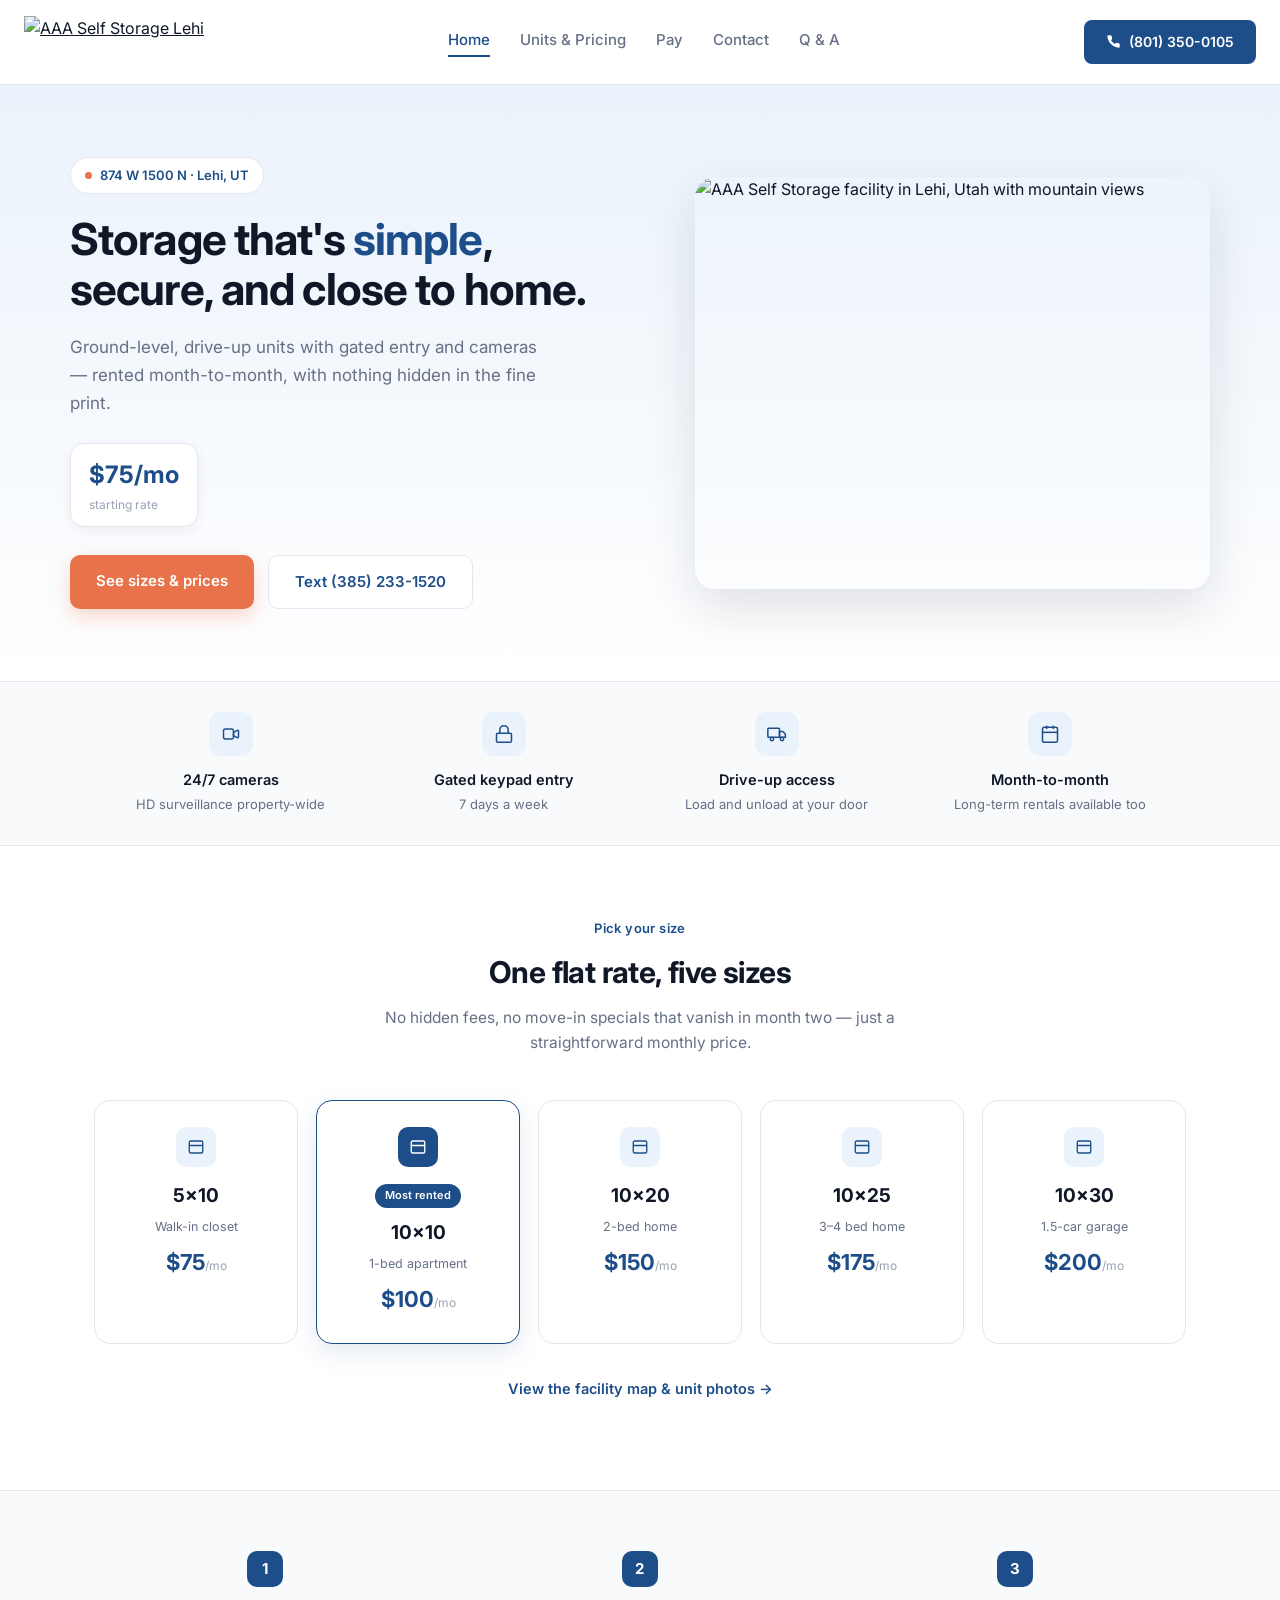
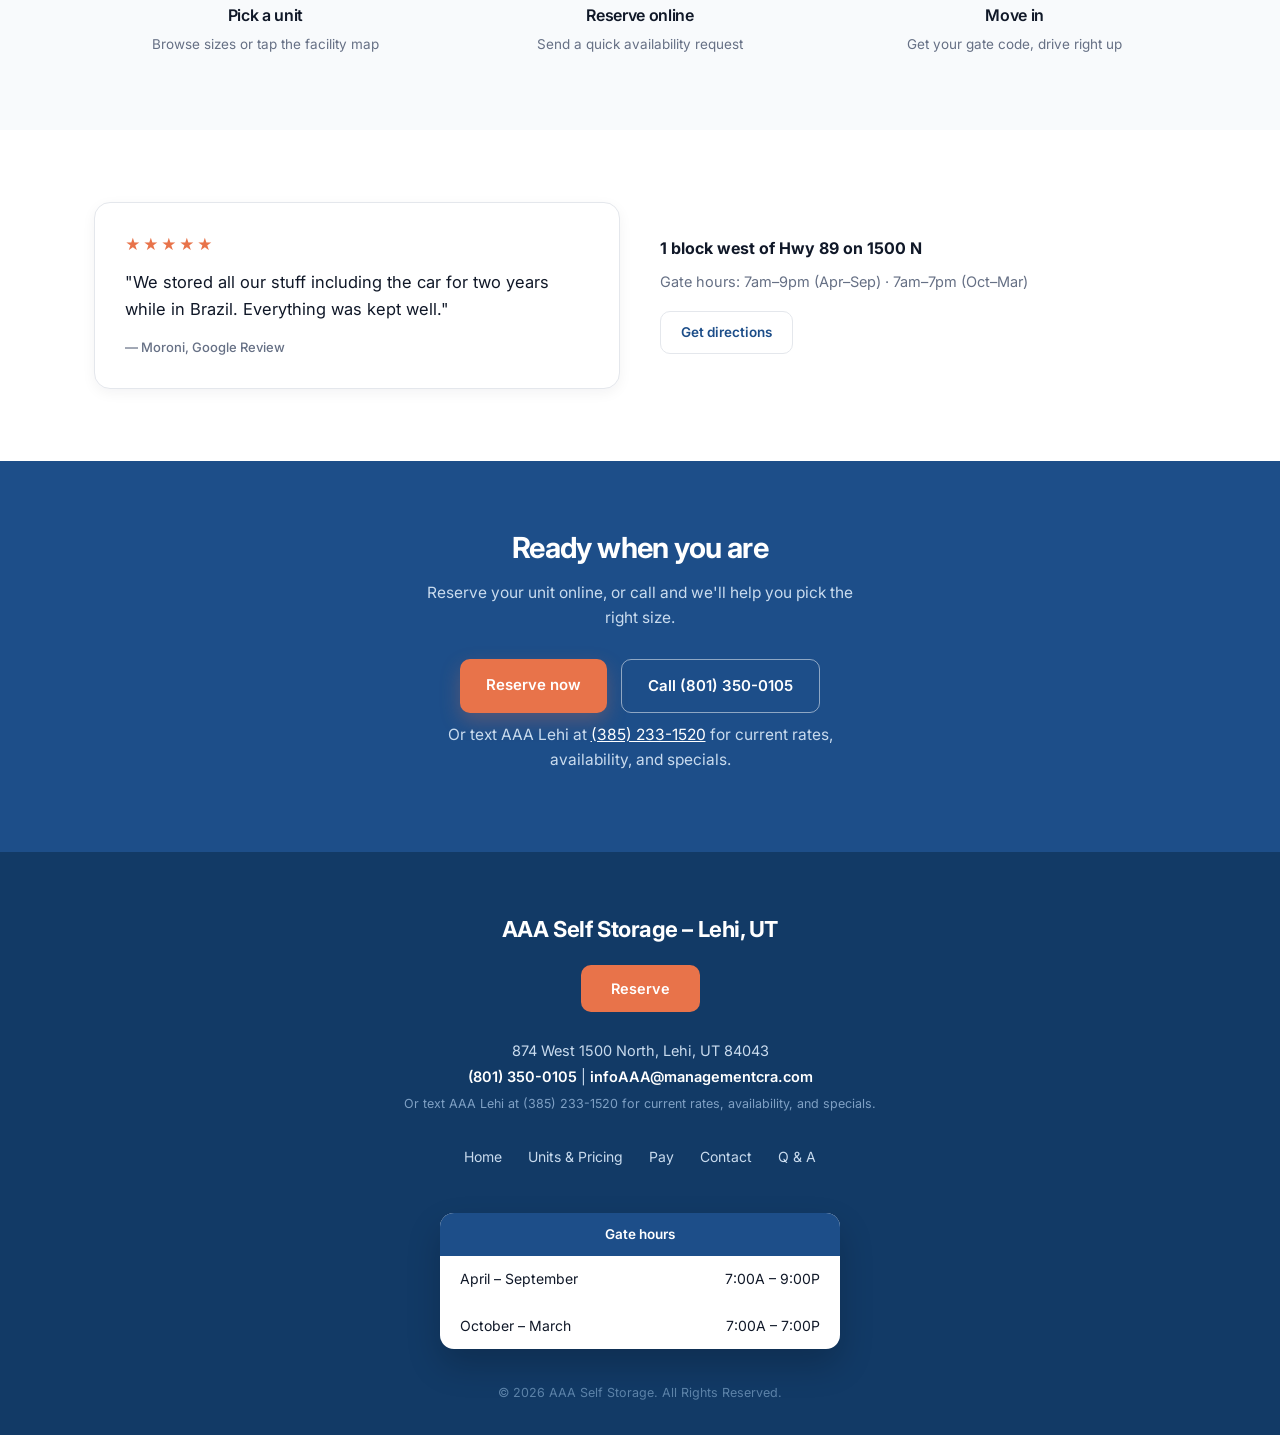
==== index.html @ 1b12fc0d "Add files via upload" ====
<!DOCTYPE html>
<html lang="en">
<head>
<meta charset="UTF-8">
<meta name="viewport" content="width=device-width, initial-scale=1.0">
<title>AAA Self Storage – Lehi, UT | Drive-Up Storage Units from $75/month</title>
<meta name="description" content="AAA Self Storage in Lehi, UT offers ground-level, drive-up storage units from $75/month. Month-to-month rentals, gated keypad entry, 24/7 cameras.">
<link rel="preconnect" href="https://fonts.googleapis.com">
<link rel="preconnect" href="https://fonts.gstatic.com" crossorigin>
<link href="https://fonts.googleapis.com/css2?family=Inter:wght@400;500;600;700&display=swap" rel="stylesheet">
<link rel="stylesheet" href="style.css">
</head>
<body>

<header class="site-header">
  <div class="logo"><a href="index.html"><img src="images/logo.png" alt="AAA Self Storage Lehi" class="logo-img"></a></div>
  <nav class="main-nav">
    <a href="index.html" class="active">Home</a>
    <a href="storage-units-pricing.html">Units &amp; Pricing</a>
    <a href="pay.html">Pay</a>
    <a href="contact.html">Contact</a>
    <a href="faq.html">Q &amp; A</a>
  </nav>
  <a class="call-btn" href="tel:+18013500105">
    <svg viewBox="0 0 24 24"><path d="M22 16.92v3a2 2 0 0 1-2.18 2 19.79 19.79 0 0 1-8.63-3.07 19.5 19.5 0 0 1-6-6 19.79 19.79 0 0 1-3.07-8.67A2 2 0 0 1 4.11 2h3a2 2 0 0 1 2 1.72c.127.96.361 1.903.7 2.81a2 2 0 0 1-.45 2.11L8.09 9.91a16 16 0 0 0 6 6l1.27-1.27a2 2 0 0 1 2.11-.45c.907.339 1.85.573 2.81.7A2 2 0 0 1 22 16.92z"/></svg>
    (801) 350-0105
  </a>
</header>

<section class="hero">
  <div class="hero-grid">
    <div>
      <span class="kicker">874 W 1500 N · Lehi, UT</span>
      <h1>Storage that's <span class="accent-word">simple</span>, secure, and close to home.</h1>
      <p class="lede">Ground-level, drive-up units with gated entry and cameras — rented month-to-month, with nothing hidden in the fine print.</p>
      <div class="price-row">
        <div class="price-badge">
          <span class="amt">$75/mo</span>
          <span class="sub">starting rate</span>
        </div>
      </div>
      <div class="btn-row">
        <a href="storage-units-pricing.html" class="btn btn-primary">See sizes &amp; prices</a>
        <a href="sms:+13852331520" class="btn btn-outline">Text (385) 233-1520</a>
      </div>
    </div>
    <div class="hero-photo">
      <img src="images/hero-mountains.jpeg" alt="AAA Self Storage facility in Lehi, Utah with mountain views">
    </div>
  </div>
</section>

<div class="feature-strip">
  <div class="wrap">
    <div class="feature-item">
      <div class="icon-wrap"><svg viewBox="0 0 24 24"><path d="M15 10l4.553-2.276A1 1 0 0 1 21 8.618v6.764a1 1 0 0 1-1.447.894L15 14v-4z"/><rect x="3" y="6" width="12" height="12" rx="2"/></svg></div>
      <div class="ft-title">24/7 cameras</div>
      <div class="ft-sub">HD surveillance property-wide</div>
    </div>
    <div class="feature-item">
      <div class="icon-wrap"><svg viewBox="0 0 24 24"><rect x="3" y="11" width="18" height="11" rx="2"/><path d="M7 11V7a5 5 0 0 1 10 0v4"/></svg></div>
      <div class="ft-title">Gated keypad entry</div>
      <div class="ft-sub">7 days a week</div>
    </div>
    <div class="feature-item">
      <div class="icon-wrap"><svg viewBox="0 0 24 24"><rect x="1" y="5" width="14" height="11" rx="1"/><path d="M15 9h4l3 3v4h-7V9z"/><circle cx="6" cy="18" r="2"/><circle cx="18" cy="18" r="2"/></svg></div>
      <div class="ft-title">Drive-up access</div>
      <div class="ft-sub">Load and unload at your door</div>
    </div>
    <div class="feature-item">
      <div class="icon-wrap"><svg viewBox="0 0 24 24"><rect x="3" y="4" width="18" height="18" rx="2"/><line x1="16" y1="2" x2="16" y2="6"/><line x1="8" y1="2" x2="8" y2="6"/><line x1="3" y1="10" x2="21" y2="10"/></svg></div>
      <div class="ft-title">Month-to-month</div>
      <div class="ft-sub">Long-term rentals available too</div>
    </div>
  </div>
</div>

<section class="section" style="background:#fff;">
  <div class="wrap">
    <div class="section-head">
      <span class="eyebrow">Pick your size</span>
      <h2>One flat rate, five sizes</h2>
      <p>No hidden fees, no move-in specials that vanish in month two — just a straightforward monthly price.</p>
    </div>
    <div class="door-grid">
      <div class="door-card">
        <div class="icon-wrap"><svg viewBox="0 0 24 24"><rect x="3" y="4" width="18" height="16" rx="2"/><line x1="3" y1="10" x2="21" y2="10"/></svg></div>
        <div class="size">5×10</div>
        <div class="use">Walk-in closet</div>
        <div class="price">$75<span>/mo</span></div>
      </div>
      <div class="door-card popular">
        <div class="icon-wrap"><svg viewBox="0 0 24 24"><rect x="3" y="4" width="18" height="16" rx="2"/><line x1="3" y1="10" x2="21" y2="10"/></svg></div>
        <span class="door-badge">Most rented</span>
        <div class="size">10×10</div>
        <div class="use">1-bed apartment</div>
        <div class="price">$100<span>/mo</span></div>
      </div>
      <div class="door-card">
        <div class="icon-wrap"><svg viewBox="0 0 24 24"><rect x="3" y="4" width="18" height="16" rx="2"/><line x1="3" y1="10" x2="21" y2="10"/></svg></div>
        <div class="size">10×20</div>
        <div class="use">2-bed home</div>
        <div class="price">$150<span>/mo</span></div>
      </div>
      <div class="door-card">
        <div class="icon-wrap"><svg viewBox="0 0 24 24"><rect x="3" y="4" width="18" height="16" rx="2"/><line x1="3" y1="10" x2="21" y2="10"/></svg></div>
        <div class="size">10×25</div>
        <div class="use">3–4 bed home</div>
        <div class="price">$175<span>/mo</span></div>
      </div>
      <div class="door-card">
        <div class="icon-wrap"><svg viewBox="0 0 24 24"><rect x="3" y="4" width="18" height="16" rx="2"/><line x1="3" y1="10" x2="21" y2="10"/></svg></div>
        <div class="size">10×30</div>
        <div class="use">1.5-car garage</div>
        <div class="price">$200<span>/mo</span></div>
      </div>
    </div>
    <p class="price-link"><a href="storage-units-pricing.html">View the facility map &amp; unit photos →</a></p>
  </div>
</section>

<div class="steps-strip">
  <div class="wrap steps-grid">
    <div class="step">
      <div class="num">1</div>
      <h3>Pick a unit</h3>
      <p>Browse sizes or tap the facility map</p>
    </div>
    <div class="step">
      <div class="num">2</div>
      <h3>Reserve online</h3>
      <p>Send a quick availability request</p>
    </div>
    <div class="step">
      <div class="num">3</div>
      <h3>Move in</h3>
      <p>Get your gate code, drive right up</p>
    </div>
  </div>
</div>

<section class="section" style="background:#fff;">
  <div class="wrap testi-grid">
    <div class="ticket">
      <span class="stars">★★★★★</span>
      <p>"We stored all our stuff including the car for two years while in Brazil. Everything was kept well."</p>
      <div class="attr">— Moroni, Google Review</div>
    </div>
    <div class="info-block">
      <strong>1 block west of Hwy 89 on 1500 N</strong>
      <p>Gate hours: 7am–9pm (Apr–Sep) · 7am–7pm (Oct–Mar)</p>
      <a class="directions-btn" href="https://www.google.com/maps/place/AAA+Self+Storage/@40.4065272,-111.8661196,17z" target="_blank" rel="noopener">Get directions</a>
    </div>
  </div>
</section>

<section class="cta-band">
  <h2>Ready when you are</h2>
  <p>Reserve your unit online, or call and we'll help you pick the right size.</p>
  <div class="btn-row" style="justify-content:center;">
    <a href="storage-units-pricing.html" class="btn btn-primary">Reserve now</a>
    <a href="tel:+18013500105" class="btn btn-outline" style="background:transparent;color:#fff;border-color:rgba(255,255,255,.5);">Call (801) 350-0105</a>
  </div>
  <p class="cta-fine">Or text AAA Lehi at <a href="sms:+13852331520">(385) 233-1520</a> for current rates, availability, and specials.</p>
</section>

<footer>
  <h3>AAA Self Storage – Lehi, UT</h3>
  <a class="footer-reserve" href="storage-units-pricing.html">Reserve</a>
  <div class="addr">
    874 West 1500 North, Lehi, UT 84043<br>
    <a href="tel:+18013500105">(801) 350-0105</a> | <a href="mailto:infoAAA@managementcra.com">infoAAA@managementcra.com</a>
  </div>
  <div class="text-line">Or text AAA Lehi at (385) 233-1520 for current rates, availability, and specials.</div>
  <nav>
    <a href="index.html">Home</a>
    <a href="storage-units-pricing.html">Units &amp; Pricing</a>
    <a href="pay.html">Pay</a>
    <a href="contact.html">Contact</a>
    <a href="faq.html">Q &amp; A</a>
  </nav>
  <div class="hours-sign">
    <div class="head">Gate hours</div>
    <div class="hours-row"><span>April – September</span><span>7:00A – 9:00P</span></div>
    <div class="hours-row"><span>October – March</span><span>7:00A – 7:00P</span></div>
  </div>
  <div class="copyright">© 2026 AAA Self Storage. All Rights Reserved.</div>
</footer>

</body>
</html>
---- style.css ----
:root{
  --blue:#1D4E89;
  --blue-deep:#123A66;
  --blue-light:#EAF2FB;
  --blue-bright:#2E6FC7;
  --accent:#E8734A;
  --accent-dark:#CC5E38;
  --white:#FFFFFF;
  --ink:#101828;
  --gray:#667085;
  --gray-light:#98A2B3;
  --border:#E4E7EC;
  --surface:#F8FAFC;
}
*{box-sizing:border-box;}
html{scroll-behavior:smooth;}
body{
  margin:0;
  font-family:"Inter",sans-serif;
  background:var(--white);
  color:var(--ink);
  line-height:1.6;
}
h1,h2,h3{font-family:"Inter",sans-serif;margin:0;font-weight:700;letter-spacing:-0.02em;}
a{color:inherit;}
img{max-width:100%;display:block;}
.wrap{max-width:1140px;margin:0 auto;padding:0 24px;}
.wrap-narrow{max-width:720px;margin:0 auto;padding:0 24px;}

/* ===== Header ===== */
header.site-header{
  background:var(--white);
  padding:16px 24px;
  display:flex;align-items:center;justify-content:space-between;flex-wrap:wrap;gap:16px;
  position:sticky;top:0;z-index:500;
  border-bottom:1px solid var(--border);
}
.logo{display:flex;align-items:center;}
.logo-img{height:52px;width:auto;display:block;}
nav.main-nav{display:flex;gap:30px;align-items:center;}
nav.main-nav a{
  color:var(--gray);text-decoration:none;font-size:15px;font-weight:500;
  padding-bottom:3px;border-bottom:2px solid transparent;
}
nav.main-nav a.active,nav.main-nav a:hover{border-bottom-color:var(--blue);color:var(--blue);}
.call-btn{
  background:var(--blue);color:#fff;text-decoration:none;padding:11px 22px;
  font-weight:600;font-size:14px;display:inline-flex;align-items:center;gap:8px;
  white-space:nowrap;border-radius:8px;
  transition:background .15s ease;
}
.call-btn:hover{background:var(--blue-deep);}
.call-btn svg{width:15px;height:15px;fill:#fff;}

/* ===== Hero (two-column, flat light background) ===== */
.hero{background:linear-gradient(180deg, var(--blue-light) 0%, #fff 100%);padding:72px 24px;}
.hero-grid{max-width:1140px;margin:0 auto;display:grid;grid-template-columns:1.05fr 0.95fr;gap:56px;align-items:center;}
.hero .kicker{
  display:inline-flex;align-items:center;gap:8px;background:#fff;color:var(--blue);
  font-size:13px;font-weight:600;padding:7px 14px;border-radius:999px;margin-bottom:20px;
  border:1px solid var(--border);
}
.hero .kicker::before{content:"";width:7px;height:7px;border-radius:50%;background:var(--accent);display:block;}
.hero h1{color:var(--ink);font-size:44px;line-height:1.15;font-weight:700;}
.hero h1 .accent-word{color:var(--blue);}
.hero .lede{color:var(--gray);font-size:17px;max-width:480px;margin-top:18px;line-height:1.65;}
.hero .price-row{display:flex;align-items:center;gap:14px;margin-top:26px;}
.hero .price-badge{
  display:inline-flex;flex-direction:column;background:#fff;border:1px solid var(--border);
  border-radius:14px;padding:12px 18px;box-shadow:0 4px 14px rgba(16,24,40,.06);
}
.hero .price-badge .amt{font-weight:700;font-size:24px;color:var(--blue);}
.hero .price-badge .sub{font-size:12px;color:var(--gray-light);}
.btn-row{display:flex;gap:14px;flex-wrap:wrap;margin-top:28px;}
.btn{
  display:inline-block;padding:14px 26px;font-weight:600;font-size:15px;text-decoration:none;
  border-radius:10px;border:none;cursor:pointer;font-family:"Inter",sans-serif;
  transition:transform .12s ease, box-shadow .12s ease, background .12s ease;
}
.btn-primary{background:var(--accent);color:#fff;box-shadow:0 8px 20px rgba(232,115,74,.28);}
.btn-primary:hover{background:var(--accent-dark);}
.btn-outline{background:#fff;color:var(--blue);border:1.5px solid var(--border);}
.btn-outline:hover{border-color:var(--blue);}
.hero-photo{
  border-radius:20px;overflow:hidden;box-shadow:0 20px 50px rgba(16,24,40,.12);
  aspect-ratio:4/3.2;
}
.hero-photo img{width:100%;height:100%;object-fit:cover;}

/* ===== Feature strip (light, minimal) ===== */
.feature-strip{background:var(--surface);border-top:1px solid var(--border);border-bottom:1px solid var(--border);padding:0;}
.feature-strip .wrap{display:flex;flex-wrap:wrap;}
.feature-item{flex:1 1 220px;text-align:center;padding:30px 16px;}
.feature-item .icon-wrap{
  width:44px;height:44px;border-radius:12px;background:var(--blue-light);
  display:flex;align-items:center;justify-content:center;margin:0 auto 12px;
}
.feature-item svg{width:20px;height:20px;stroke:var(--blue);fill:none;stroke-width:1.8;}
.feature-item .ft-title{font-weight:600;color:var(--ink);font-size:14.5px;}
.feature-item .ft-sub{color:var(--gray);font-size:13px;margin-top:3px;}

/* ===== Sections ===== */
.section{padding:72px 24px;}
.section-head{text-align:center;max-width:600px;margin:0 auto 44px;}
.section-head .eyebrow{display:block;font-size:13px;color:var(--blue);font-weight:600;letter-spacing:0.03em;margin-bottom:10px;}
.section-head h2{font-size:30px;color:var(--ink);}
.section-head p{color:var(--gray);font-size:15.5px;margin-top:10px;}

/* ===== Pricing cards (clean, minimal) ===== */
.door-grid{display:grid;grid-template-columns:repeat(5,1fr);gap:18px;}
.door-card{
  background:#fff;border:1px solid var(--border);border-radius:16px;
  overflow:hidden;position:relative;transition:transform .15s ease, box-shadow .15s ease, border-color .15s ease;
  padding:26px 18px;text-align:center;
}
.door-card:hover{transform:translateY(-4px);box-shadow:0 16px 32px rgba(16,24,40,.09);}
.door-card.popular{border-color:var(--blue);box-shadow:0 8px 24px rgba(29,78,137,.12);}
.door-card .icon-wrap{
  width:40px;height:40px;border-radius:10px;background:var(--blue-light);
  display:flex;align-items:center;justify-content:center;margin:0 auto 14px;
}
.door-card.popular .icon-wrap{background:var(--blue);}
.door-card svg{width:18px;height:18px;stroke:var(--blue);fill:none;stroke-width:1.8;}
.door-card.popular svg{stroke:#fff;}
.door-badge{
  font-size:11px;font-weight:600;background:var(--blue);color:#fff;
  padding:3px 10px;border-radius:999px;display:inline-block;margin-bottom:10px;
}
.door-card .size{font-weight:700;font-size:19px;color:var(--ink);}
.door-card .use{color:var(--gray);font-size:12.5px;margin:6px 0;}
.door-card .price{font-weight:700;font-size:22px;color:var(--blue);margin-top:8px;}
.door-card .price span{font-size:12px;font-weight:400;color:var(--gray-light);}
.price-link{text-align:center;margin-top:32px;}
.price-link a{color:var(--blue);font-weight:600;text-decoration:none;font-size:14.5px;}
.price-link a:hover{text-decoration:underline;}

/* ===== Steps ===== */
.steps-strip{background:var(--surface);padding:60px 24px;border-top:1px solid var(--border);}
.steps-grid{display:grid;grid-template-columns:repeat(3,1fr);gap:32px;}
.step{text-align:center;}
.step .num{
  font-weight:700;font-size:15px;color:#fff;background:var(--blue);width:36px;height:36px;
  border-radius:10px;display:flex;align-items:center;justify-content:center;margin:0 auto 16px;
}
.step h3{color:var(--ink);font-size:16px;font-weight:600;}
.step p{color:var(--gray);font-size:13.5px;margin-top:6px;}

/* ===== Testimonial / info strip ===== */
.testi-grid{display:grid;grid-template-columns:1fr 1fr;gap:40px;align-items:center;}
.ticket{
  background:#fff;border:1px solid var(--border);border-radius:16px;padding:30px;
  box-shadow:0 4px 14px rgba(16,24,40,.05);
}
.ticket .stars{color:var(--accent);letter-spacing:2px;margin-bottom:12px;display:block;font-size:15px;}
.ticket p{font-size:16.5px;line-height:1.65;color:var(--ink);margin:0 0 14px;}
.ticket .attr{font-size:13px;color:var(--gray);font-weight:500;}
.info-block strong{color:var(--ink);display:block;font-size:16px;margin-bottom:8px;}
.info-block p{color:var(--gray);font-size:14.5px;margin:0 0 18px;}
.directions-btn{
  display:inline-block;border:1.5px solid var(--border);border-radius:10px;color:var(--blue);
  text-decoration:none;font-size:13.5px;font-weight:600;padding:10px 20px;
}
.directions-btn:hover{border-color:var(--blue);}

/* ===== CTA band (solid blue) ===== */
.cta-band{background:var(--blue);padding:64px 24px;text-align:center;}
.cta-band h2{color:#fff;font-size:29px;}
.cta-band p{color:#C9DBEE;font-size:15.5px;margin-top:10px;max-width:460px;margin-left:auto;margin-right:auto;}
.cta-fine{color:#AFC7E0;font-size:13.5px;margin-top:20px;}
.cta-fine a{color:#fff;text-decoration:underline;}

/* ===== Footer ===== */
footer{background:var(--blue-deep);padding:60px 24px 32px;text-align:center;}
footer h3{color:#fff;font-size:22px;}
.footer-reserve{
  display:inline-block;background:var(--accent);color:#fff;text-decoration:none;padding:12px 30px;
  border-radius:10px;font-weight:600;font-size:14.5px;margin-top:18px;
}
footer .addr{color:#C9DBEE;font-size:14.5px;margin-top:26px;line-height:1.8;}
footer .addr a{color:#fff;text-decoration:none;font-weight:600;}
footer .text-line{color:#7FA0C4;font-size:12.5px;margin-top:4px;}
footer nav{margin-top:32px;display:flex;gap:26px;justify-content:center;flex-wrap:wrap;}
footer nav a{color:#C9DBEE;text-decoration:none;font-size:14px;}
footer nav a:hover{color:#fff;}
.hours-sign{
  max-width:400px;margin:44px auto 0;background:#fff;border-radius:14px;overflow:hidden;
  box-shadow:0 16px 34px rgba(0,0,0,.2);
}
.hours-sign .head{background:var(--blue);color:#fff;font-weight:600;font-size:13.5px;padding:11px;}
.hours-row{display:flex;justify-content:space-between;padding:12px 20px;color:var(--ink);font-size:14px;}
.hours-row:first-of-type{border-bottom:1px solid var(--border);}
.copyright{color:#5C82A8;font-size:12.5px;margin-top:34px;}

/* ===== Page hero (secondary pages) ===== */
.page-hero{background:linear-gradient(180deg, var(--blue-light) 0%, #fff 100%);padding:56px 24px;text-align:center;}
.page-hero .eyebrow{color:var(--blue);font-size:13px;font-weight:600;letter-spacing:0.03em;margin-bottom:10px;}
.page-hero h1{color:var(--ink);font-size:34px;}
.page-hero p{color:var(--gray);font-size:16px;margin-top:12px;max-width:560px;margin-left:auto;margin-right:auto;}

/* ===== Generic soft card ===== */
.soft-card{background:#fff;border:1px solid var(--border);border-radius:16px;box-shadow:0 4px 14px rgba(16,24,40,.05);padding:28px;}

/* ===== Accordion (FAQ) ===== */
.accordion{max-width:760px;margin:0 auto;display:flex;flex-direction:column;gap:10px;}
.accordion-item{background:#fff;border:1px solid var(--border);border-radius:12px;overflow:hidden;}
.accordion-item summary{
  list-style:none;cursor:pointer;padding:19px 22px;display:flex;align-items:center;
  justify-content:space-between;gap:16px;font-weight:600;font-size:15.5px;color:var(--ink);
}
.accordion-item summary::-webkit-details-marker{display:none;}
.accordion-item summary .plus{
  flex:0 0 auto;width:24px;height:24px;border-radius:6px;background:var(--blue-light);
  color:var(--blue);display:flex;align-items:center;justify-content:center;font-size:15px;font-weight:700;
  transition:transform .2s ease;
}
.accordion-item[open] summary .plus{transform:rotate(45deg);}
.accordion-item .accordion-body{padding:0 22px 20px;color:var(--gray);font-size:14.5px;line-height:1.7;}
.accordion-item .accordion-body strong{color:var(--ink);}
.accordion-item .accordion-body a{color:var(--blue);text-decoration:none;font-weight:600;}
.accordion-item .accordion-body ul{margin:10px 0;padding-left:20px;}
.accordion-item .accordion-body li{margin:6px 0;}

/* ===== Two-up step cards (Pay page) ===== */
.step-cards{display:grid;grid-template-columns:1fr 1fr;gap:22px;max-width:880px;margin:0 auto;}
.step-card{background:#fff;border:1px solid var(--border);border-radius:16px;padding:30px;text-align:center;box-shadow:0 4px 14px rgba(16,24,40,.05);}
.step-card .icon-circle{width:50px;height:50px;border-radius:12px;background:var(--blue-light);display:flex;align-items:center;justify-content:center;margin:0 auto 16px;}
.step-card .icon-circle svg{width:22px;height:22px;stroke:var(--blue);fill:none;stroke-width:1.8;}
.step-card h3{color:var(--ink);font-size:18px;margin-bottom:10px;}
.step-card p{color:var(--gray);font-size:14px;line-height:1.65;margin:0 0 20px;}

/* ===== Contact layout ===== */
.contact-layout{display:grid;grid-template-columns:0.85fr 1.15fr;gap:26px;max-width:1000px;margin:0 auto;align-items:start;}
.contact-info-list{display:flex;flex-direction:column;gap:18px;}
.contact-row{display:flex;gap:16px;align-items:flex-start;}
.contact-row .icon-circle{flex:0 0 auto;width:40px;height:40px;border-radius:10px;background:var(--blue-light);display:flex;align-items:center;justify-content:center;}
.contact-row .icon-circle svg{width:18px;height:18px;stroke:var(--blue);fill:none;stroke-width:1.8;}
.contact-row strong{display:block;color:var(--ink);font-size:15px;margin-bottom:2px;}
.contact-row a{color:var(--ink);text-decoration:none;font-weight:600;font-size:15.5px;}
.contact-row .small{color:var(--gray);font-size:13px;display:block;margin-top:2px;}

/* ===== Form elements (shared) ===== */
.form-field{margin-bottom:18px;}
.form-field label{display:block;color:var(--ink);font-size:14px;font-weight:600;margin-bottom:6px;}
.form-field label em{font-style:italic;font-weight:400;font-size:12.5px;display:block;margin-top:4px;color:var(--gray);}
.form-field input, .form-field textarea{
  width:100%;padding:11px 14px;border-radius:10px;border:1.5px solid var(--border);
  font-family:"Inter",sans-serif;font-size:15px;background:#fff;color:var(--ink);
}
.form-field input:focus, .form-field textarea:focus{outline:none;border-color:var(--blue);}
.form-field textarea{min-height:110px;resize:vertical;}
.name-row{display:flex;gap:14px;}
.name-row .form-field{flex:1;}
.submit-btn{
  background:var(--accent);color:#fff;border:none;padding:13px 28px;border-radius:10px;
  font-weight:600;font-size:15px;cursor:pointer;font-family:"Inter",sans-serif;
  transition:background .15s ease;
}
.submit-btn:hover{background:var(--accent-dark);}

/* ===== Map section (Units & Pricing) ===== */
.pricing-hero{background:linear-gradient(180deg, var(--blue-light) 0%, #fff 100%);padding:60px 24px;text-align:center;}
.pricing-hero .inner{max-width:640px;margin:0 auto;}
.pricing-hero .eyebrow{color:var(--blue);font-size:13px;font-weight:600;letter-spacing:0.03em;margin-bottom:12px;}
.pricing-hero h1{color:var(--ink);font-size:34px;}
.pricing-hero p{color:var(--gray);font-size:16px;margin-top:12px;}
.map-intro{text-align:center;max-width:620px;margin:0 auto 30px;}
.map-intro .eyebrow{display:block;color:var(--blue);font-size:13px;font-weight:600;margin-bottom:8px;}
.map-intro h2{color:var(--ink);font-size:28px;}
.map-intro p{color:var(--gray);font-size:15px;margin-top:8px;}
.aaa-map-container{width:100%;max-width:none;margin:0;padding:0 12px;overflow:visible;}
.aaa-map{width:100%;height:auto;display:block;border-radius:16px;border:1px solid var(--border);}
.aaa-bg{fill:#fff;}
.aaa-title{font-family:"Inter",sans-serif;font-weight:700;font-size:20px;fill:var(--ink);}
.aaa-entrance-label{font-family:"Inter",sans-serif;font-size:15px;fill:var(--blue);font-weight:600;}
.aaa-unit{cursor:pointer;}
.aaa-unit rect{fill:var(--blue-light);stroke:var(--blue);stroke-width:1.2;opacity:.6;transition:opacity .15s ease, fill .15s ease;}
.aaa-unit:hover rect{opacity:1;fill:#fff;stroke:var(--accent);stroke-width:2;}
.aaa-unit text{font-family:"Inter",sans-serif;font-weight:600;font-size:15px;pointer-events:none;fill:var(--blue-deep);}

/* Unit modal */
.aaa-modal{position:fixed;inset:0;display:none;z-index:999999;}
.aaa-modal[aria-hidden="false"]{display:block;}
.aaa-modal__backdrop{position:absolute;inset:0;background:rgba(16,24,40,.5);backdrop-filter:blur(3px);}
.aaa-modal__panel{
  position:relative;width:min(680px, calc(100% - 24px));margin:6vh auto;background:#fff;
  border-radius:20px;box-shadow:0 30px 70px rgba(16,24,40,.25);
  max-height:86vh;overflow:hidden;display:flex;flex-direction:column;
}
@media (max-width:720px){.aaa-modal__panel{margin:4vh 12px;}}
.aaa-modal__header{padding:22px 24px 16px;background:var(--blue-light);flex:0 0 auto;position:relative;}
.aaa-modal__kicker{font-size:12px;font-weight:600;letter-spacing:.06em;text-transform:uppercase;color:var(--blue);}
.aaa-modal__title{font-weight:700;font-size:26px;color:var(--ink);margin:6px 0 2px;}
.aaa-modal__sub{font-size:14px;color:var(--gray);}
.aaa-modal__close{
  position:absolute;right:16px;top:16px;width:38px;height:38px;display:grid;place-items:center;padding:0;
  font-size:17px;font-weight:700;border-radius:10px;border:none;background:#fff;color:var(--ink);
  box-shadow:0 4px 12px rgba(0,0,0,.12);cursor:pointer;
}
.aaa-card{padding:20px 24px 24px;overflow-y:auto;font-family:"Inter",sans-serif;}
.aaa-gallery{position:relative;width:100%;height:250px;border-radius:14px;overflow:hidden;background:var(--surface);margin:0 0 16px;}
.aaa-gallery img{position:absolute;inset:0;width:100%;height:100%;object-fit:cover;opacity:0;transition:opacity .45s ease-in-out;}
.aaa-gallery img.is-active{opacity:1;}
.aaa-gbtn{
  position:absolute;top:50%;transform:translateY(-50%);width:40px;height:40px;border-radius:10px;
  background:rgba(16,24,40,.65);color:#fff;display:grid;place-items:center;font-size:20px;cursor:pointer;
}
.aaa-gbtn--prev{left:12px;}
.aaa-gbtn--next{right:12px;}
.aaa-desc{font-size:15px;line-height:1.7;color:var(--ink);}
.aaa-desc p{margin:10px 0;}
.aaa-desc .sqft{color:var(--blue);font-weight:700;font-size:17px;}
.aaa-desc ul{list-style:none;padding-left:0;margin:12px 0;}
.aaa-desc li{margin:7px 0;padding-left:22px;position:relative;}
.aaa-desc li::before{content:"✓";position:absolute;left:0;color:var(--blue);font-weight:700;}
.aaa-card__cta{margin-top:16px;padding-top:14px;border-top:1px solid var(--border);display:flex;justify-content:flex-end;}
.aaa-btn{
  display:inline-flex;align-items:center;justify-content:center;padding:12px 22px;border-radius:10px;
  background:var(--accent);color:#fff !important;text-decoration:none;font-family:"Inter",sans-serif;font-weight:600;
  border:0;cursor:pointer;
}
.aaa-btn:hover{background:var(--accent-dark);}
@media (max-width:720px){.aaa-card__cta{justify-content:stretch;}.aaa-btn{width:100%;}}
.avail-sizes label{display:flex;align-items:center;gap:8px;font-weight:400;font-size:14px;margin-bottom:8px;color:var(--ink);}

@media (max-width:900px){
  .hero-grid{grid-template-columns:1fr;}
  .hero-photo{order:-1;}
  .hero h1{font-size:32px;}
  .door-grid{grid-template-columns:repeat(2,1fr);}
  .steps-grid{grid-template-columns:1fr;}
  .testi-grid{grid-template-columns:1fr;}
  .step-cards{grid-template-columns:1fr;}
  .contact-layout{grid-template-columns:1fr;}
  nav.main-nav{order:3;width:100%;justify-content:center;gap:16px;flex-wrap:wrap;}
}
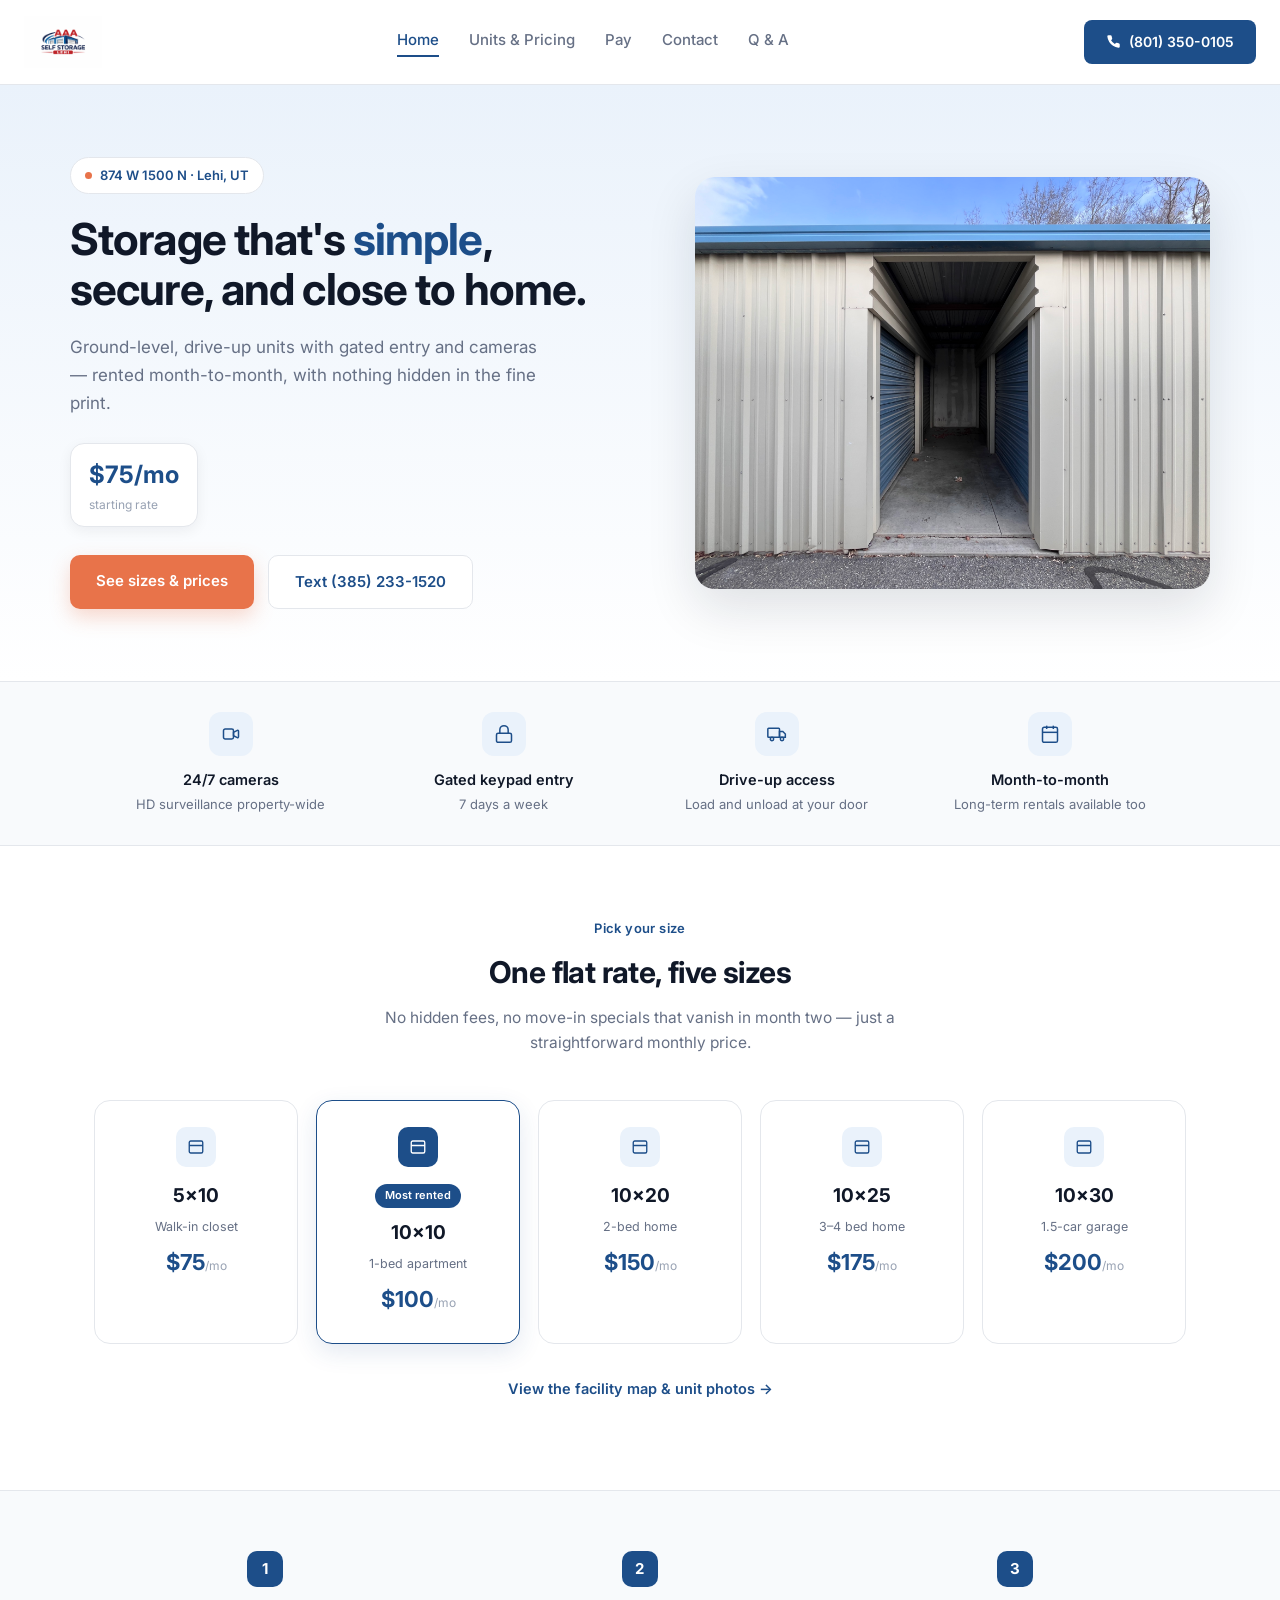
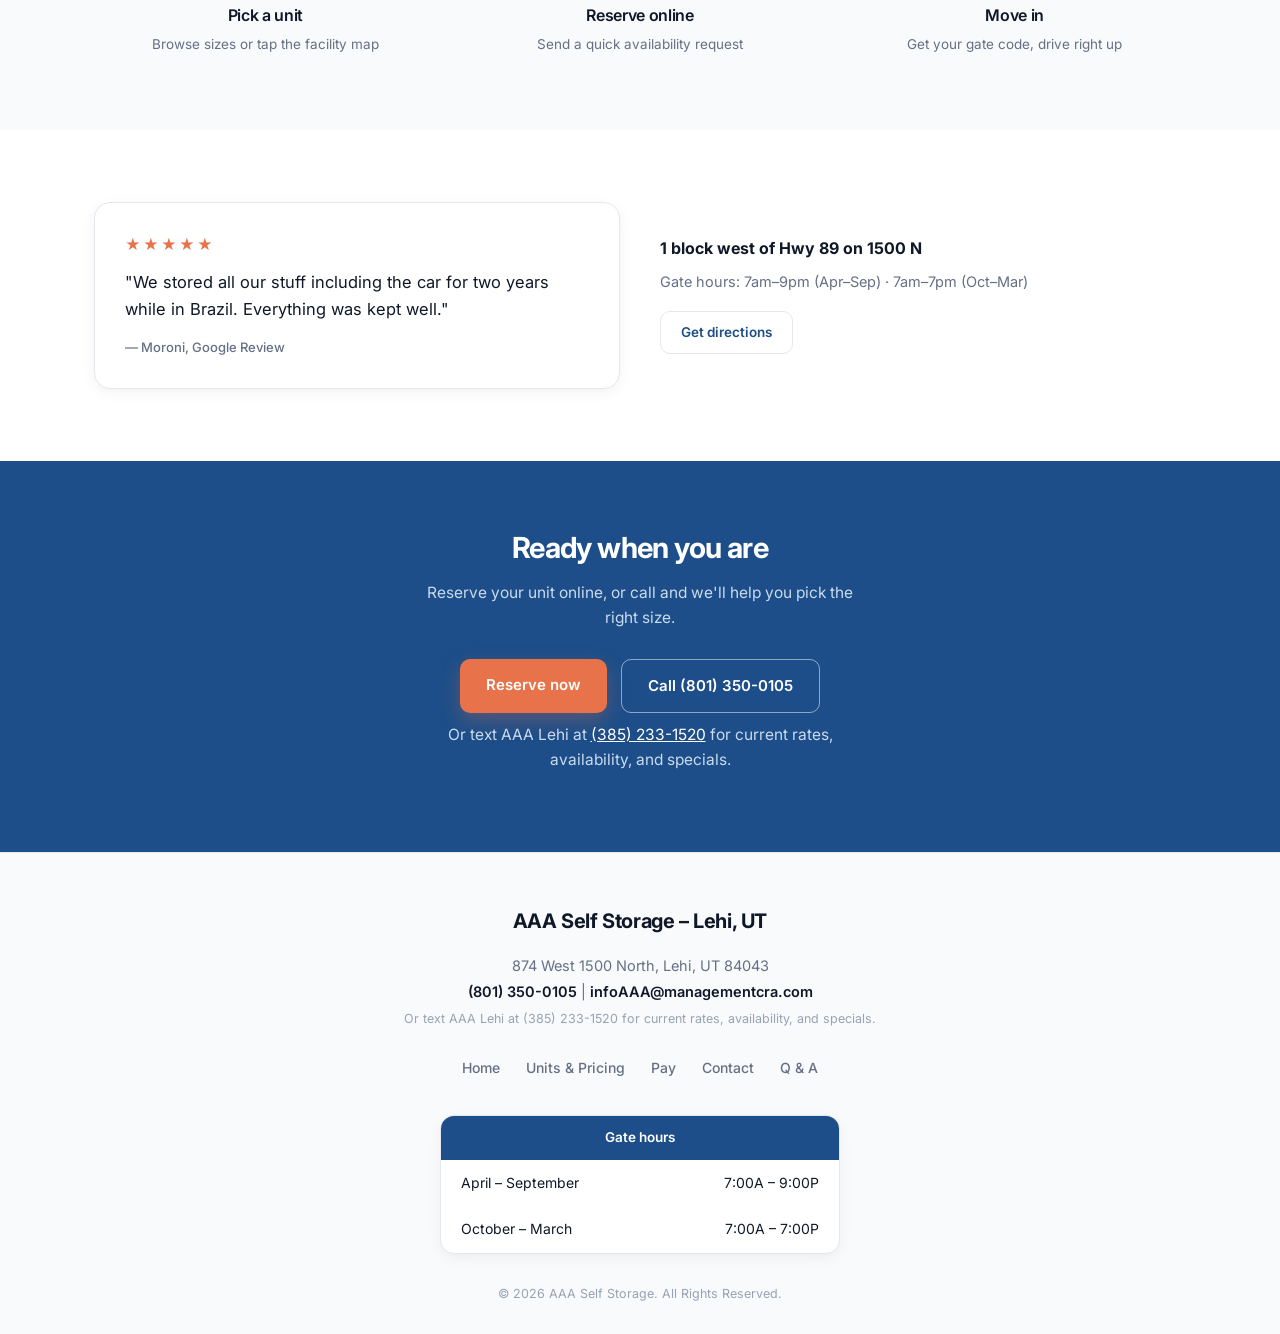
==== commit ca8914f6: "Add files via upload" ====
--- a/index.html
+++ b/index.html
@@ -88,6 +88,11 @@
         <div class="size">5×10</div>
         <div class="use">Walk-in closet</div>
         <div class="price">$75<span>/mo</span></div>
+        <div class="door-hover">
+          <div class="size">5×10 · 50 sq ft</div>
+          <p>Comparable to a walk-in closet — great for a few boxes, seasonal gear, or a small apartment's overflow.</p>
+          <div class="price">$75<span>/mo</span></div>
+        </div>
       </div>
       <div class="door-card popular">
         <div class="icon-wrap"><svg viewBox="0 0 24 24"><rect x="3" y="4" width="18" height="16" rx="2"/><line x1="3" y1="10" x2="21" y2="10"/></svg></div>
@@ -95,24 +100,44 @@
         <div class="size">10×10</div>
         <div class="use">1-bed apartment</div>
         <div class="price">$100<span>/mo</span></div>
+        <div class="door-hover">
+          <div class="size">10×10 · 100 sq ft</div>
+          <p>About half a garage — fits a studio or one-bedroom's furniture, boxes, and everyday overflow.</p>
+          <div class="price">$100<span>/mo</span></div>
+        </div>
       </div>
       <div class="door-card">
         <div class="icon-wrap"><svg viewBox="0 0 24 24"><rect x="3" y="4" width="18" height="16" rx="2"/><line x1="3" y1="10" x2="21" y2="10"/></svg></div>
         <div class="size">10×20</div>
         <div class="use">2-bed home</div>
         <div class="price">$150<span>/mo</span></div>
+        <div class="door-hover">
+          <div class="size">10×20 · 200 sq ft</div>
+          <p>The size of a one-car garage — holds a two-bedroom home's furniture and appliances comfortably.</p>
+          <div class="price">$150<span>/mo</span></div>
+        </div>
       </div>
       <div class="door-card">
         <div class="icon-wrap"><svg viewBox="0 0 24 24"><rect x="3" y="4" width="18" height="16" rx="2"/><line x1="3" y1="10" x2="21" y2="10"/></svg></div>
         <div class="size">10×25</div>
         <div class="use">3–4 bed home</div>
         <div class="price">$175<span>/mo</span></div>
+        <div class="door-hover">
+          <div class="size">10×25 · 250 sq ft</div>
+          <p>Garage-and-a-half — built for a three- or four-bedroom home's furniture, appliances, and boxes.</p>
+          <div class="price">$175<span>/mo</span></div>
+        </div>
       </div>
       <div class="door-card">
         <div class="icon-wrap"><svg viewBox="0 0 24 24"><rect x="3" y="4" width="18" height="16" rx="2"/><line x1="3" y1="10" x2="21" y2="10"/></svg></div>
         <div class="size">10×30</div>
         <div class="use">1.5-car garage</div>
         <div class="price">$200<span>/mo</span></div>
+        <div class="door-hover">
+          <div class="size">10×30 · 300 sq ft</div>
+          <p>Extra-large, 1.5-car-garage sized — ideal for a four- or five-bedroom home or a full renovation.</p>
+          <div class="price">$200<span>/mo</span></div>
+        </div>
       </div>
     </div>
     <p class="price-link"><a href="storage-units-pricing.html">View the facility map &amp; unit photos →</a></p>
@@ -166,7 +191,6 @@
 
 <footer>
   <h3>AAA Self Storage – Lehi, UT</h3>
-  <a class="footer-reserve" href="storage-units-pricing.html">Reserve</a>
   <div class="addr">
     874 West 1500 North, Lehi, UT 84043<br>
     <a href="tel:+18013500105">(801) 350-0105</a> | <a href="mailto:infoAAA@managementcra.com">infoAAA@managementcra.com</a>
@@ -187,5 +211,16 @@
   <div class="copyright">© 2026 AAA Self Storage. All Rights Reserved.</div>
 </footer>
 
+<script>
+  document.querySelectorAll('.door-card').forEach(function(card){
+    card.addEventListener('click', function(e){
+      if (window.matchMedia('(hover: hover)').matches) return;
+      var wasOpen = card.classList.contains('revealed');
+      document.querySelectorAll('.door-card.revealed').forEach(function(c){ c.classList.remove('revealed'); });
+      if (!wasOpen) card.classList.add('revealed');
+    });
+  });
+</script>
+
 </body>
 </html>
--- a/style.css
+++ b/style.css
@@ -134,6 +134,19 @@
 .price-link a{color:var(--blue);font-weight:600;text-decoration:none;font-size:14.5px;}
 .price-link a:hover{text-decoration:underline;}
 
+/* Hover-reveal description on size cards */
+.door-hover{
+  position:absolute;inset:0;background:var(--blue);color:#fff;
+  display:flex;flex-direction:column;justify-content:center;align-items:center;
+  padding:24px 18px;opacity:0;transform:translateY(10px);
+  transition:opacity .2s ease, transform .2s ease;pointer-events:none;text-align:center;
+}
+.door-card:hover .door-hover, .door-card.revealed .door-hover{opacity:1;transform:translateY(0);}
+.door-hover .size{color:#fff;font-size:16px;margin-bottom:8px;}
+.door-hover p{font-size:13px;line-height:1.6;margin:0;color:#DCE9F7;}
+.door-hover .price{color:#fff;margin-top:12px;}
+.door-hover .price span{color:#B9D3EC;}
+
 /* ===== Steps ===== */
 .steps-strip{background:var(--surface);padding:60px 24px;border-top:1px solid var(--border);}
 .steps-grid{display:grid;grid-template-columns:repeat(3,1fr);gap:32px;}
@@ -169,27 +182,23 @@
 .cta-fine{color:#AFC7E0;font-size:13.5px;margin-top:20px;}
 .cta-fine a{color:#fff;text-decoration:underline;}
 
-/* ===== Footer ===== */
-footer{background:var(--blue-deep);padding:60px 24px 32px;text-align:center;}
-footer h3{color:#fff;font-size:22px;}
-.footer-reserve{
-  display:inline-block;background:var(--accent);color:#fff;text-decoration:none;padding:12px 30px;
-  border-radius:10px;font-weight:600;font-size:14.5px;margin-top:18px;
-}
-footer .addr{color:#C9DBEE;font-size:14.5px;margin-top:26px;line-height:1.8;}
-footer .addr a{color:#fff;text-decoration:none;font-weight:600;}
-footer .text-line{color:#7FA0C4;font-size:12.5px;margin-top:4px;}
-footer nav{margin-top:32px;display:flex;gap:26px;justify-content:center;flex-wrap:wrap;}
-footer nav a{color:#C9DBEE;text-decoration:none;font-size:14px;}
-footer nav a:hover{color:#fff;}
+/* ===== Footer (light, to break up stacked navy blocks) ===== */
+footer{background:var(--surface);padding:52px 24px 30px;text-align:center;border-top:1px solid var(--border);}
+footer h3{color:var(--ink);font-size:20px;font-weight:700;}
+footer .addr{color:var(--gray);font-size:14.5px;margin-top:16px;line-height:1.8;}
+footer .addr a{color:var(--ink);text-decoration:none;font-weight:600;}
+footer .text-line{color:var(--gray-light);font-size:12.5px;margin-top:4px;}
+footer nav{margin-top:28px;display:flex;gap:26px;justify-content:center;flex-wrap:wrap;}
+footer nav a{color:var(--gray);text-decoration:none;font-size:14px;font-weight:500;}
+footer nav a:hover{color:var(--blue);}
 .hours-sign{
-  max-width:400px;margin:44px auto 0;background:#fff;border-radius:14px;overflow:hidden;
-  box-shadow:0 16px 34px rgba(0,0,0,.2);
+  max-width:400px;margin:36px auto 0;background:#fff;border-radius:14px;overflow:hidden;
+  border:1px solid var(--border);box-shadow:0 4px 14px rgba(16,24,40,.05);
 }
 .hours-sign .head{background:var(--blue);color:#fff;font-weight:600;font-size:13.5px;padding:11px;}
 .hours-row{display:flex;justify-content:space-between;padding:12px 20px;color:var(--ink);font-size:14px;}
 .hours-row:first-of-type{border-bottom:1px solid var(--border);}
-.copyright{color:#5C82A8;font-size:12.5px;margin-top:34px;}
+.copyright{color:var(--gray-light);font-size:12.5px;margin-top:30px;}
 
 /* ===== Page hero (secondary pages) ===== */
 .page-hero{background:linear-gradient(180deg, var(--blue-light) 0%, #fff 100%);padding:56px 24px;text-align:center;}
@@ -256,6 +265,29 @@
   transition:background .15s ease;
 }
 .submit-btn:hover{background:var(--accent-dark);}
+
+/* Chip-style checkbox group (unit sizes) */
+.chip-group{display:flex;flex-wrap:wrap;gap:10px;}
+.chip-group input[type="checkbox"]{position:absolute;opacity:0;width:0;height:0;}
+.chip-group label{
+  display:inline-flex;align-items:center;gap:6px;padding:9px 18px;border:1.5px solid var(--border);
+  border-radius:999px;font-size:13.5px;font-weight:600;color:var(--gray);cursor:pointer;
+  transition:all .15s ease;margin:0;
+}
+.chip-group input[type="checkbox"]:checked + label{
+  background:var(--blue);border-color:var(--blue);color:#fff;
+}
+.chip-group input[type="checkbox"]:focus-visible + label{outline:2px solid var(--blue);outline-offset:2px;}
+
+/* Styled file upload dropzone */
+.file-drop{
+  border:1.5px dashed var(--border);border-radius:12px;padding:22px;text-align:center;
+  color:var(--gray);font-size:13.5px;cursor:pointer;position:relative;transition:border-color .15s ease, background .15s ease;
+}
+.file-drop:hover{border-color:var(--blue);background:var(--blue-light);}
+.file-drop input[type="file"]{position:absolute;inset:0;opacity:0;cursor:pointer;width:100%;height:100%;}
+.file-drop svg{width:22px;height:22px;stroke:var(--blue);fill:none;stroke-width:1.8;margin:0 auto 8px;display:block;}
+.file-drop .file-name{color:var(--ink);font-weight:600;margin-top:4px;}
 
 /* ===== Map section (Units & Pricing) ===== */
 .pricing-hero{background:linear-gradient(180deg, var(--blue-light) 0%, #fff 100%);padding:60px 24px;text-align:center;}
@@ -267,7 +299,7 @@
 .map-intro .eyebrow{display:block;color:var(--blue);font-size:13px;font-weight:600;margin-bottom:8px;}
 .map-intro h2{color:var(--ink);font-size:28px;}
 .map-intro p{color:var(--gray);font-size:15px;margin-top:8px;}
-.aaa-map-container{width:100%;max-width:none;margin:0;padding:0 12px;overflow:visible;}
+.aaa-map-container{max-width:820px;margin:0 auto;padding:0 12px;overflow:visible;}
 .aaa-map{width:100%;height:auto;display:block;border-radius:16px;border:1px solid var(--border);}
 .aaa-bg{fill:#fff;}
 .aaa-title{font-family:"Inter",sans-serif;font-weight:700;font-size:20px;fill:var(--ink);}
@@ -287,7 +319,12 @@
   max-height:86vh;overflow:hidden;display:flex;flex-direction:column;
 }
 @media (max-width:720px){.aaa-modal__panel{margin:4vh 12px;}}
-.aaa-modal__header{padding:22px 24px 16px;background:var(--blue-light);flex:0 0 auto;position:relative;}
+.aaa-modal__header{padding:26px 24px 18px;background:var(--blue-light);flex:0 0 auto;position:relative;}
+.aaa-modal__icon{
+  width:44px;height:44px;border-radius:12px;background:var(--blue);display:flex;align-items:center;
+  justify-content:center;margin-bottom:12px;
+}
+.aaa-modal__icon svg{width:20px;height:20px;stroke:#fff;fill:none;stroke-width:1.8;}
 .aaa-modal__kicker{font-size:12px;font-weight:600;letter-spacing:.06em;text-transform:uppercase;color:var(--blue);}
 .aaa-modal__title{font-weight:700;font-size:26px;color:var(--ink);margin:6px 0 2px;}
 .aaa-modal__sub{font-size:14px;color:var(--gray);}
@@ -320,8 +357,6 @@
 }
 .aaa-btn:hover{background:var(--accent-dark);}
 @media (max-width:720px){.aaa-card__cta{justify-content:stretch;}.aaa-btn{width:100%;}}
-.avail-sizes label{display:flex;align-items:center;gap:8px;font-weight:400;font-size:14px;margin-bottom:8px;color:var(--ink);}
-
 @media (max-width:900px){
   .hero-grid{grid-template-columns:1fr;}
   .hero-photo{order:-1;}
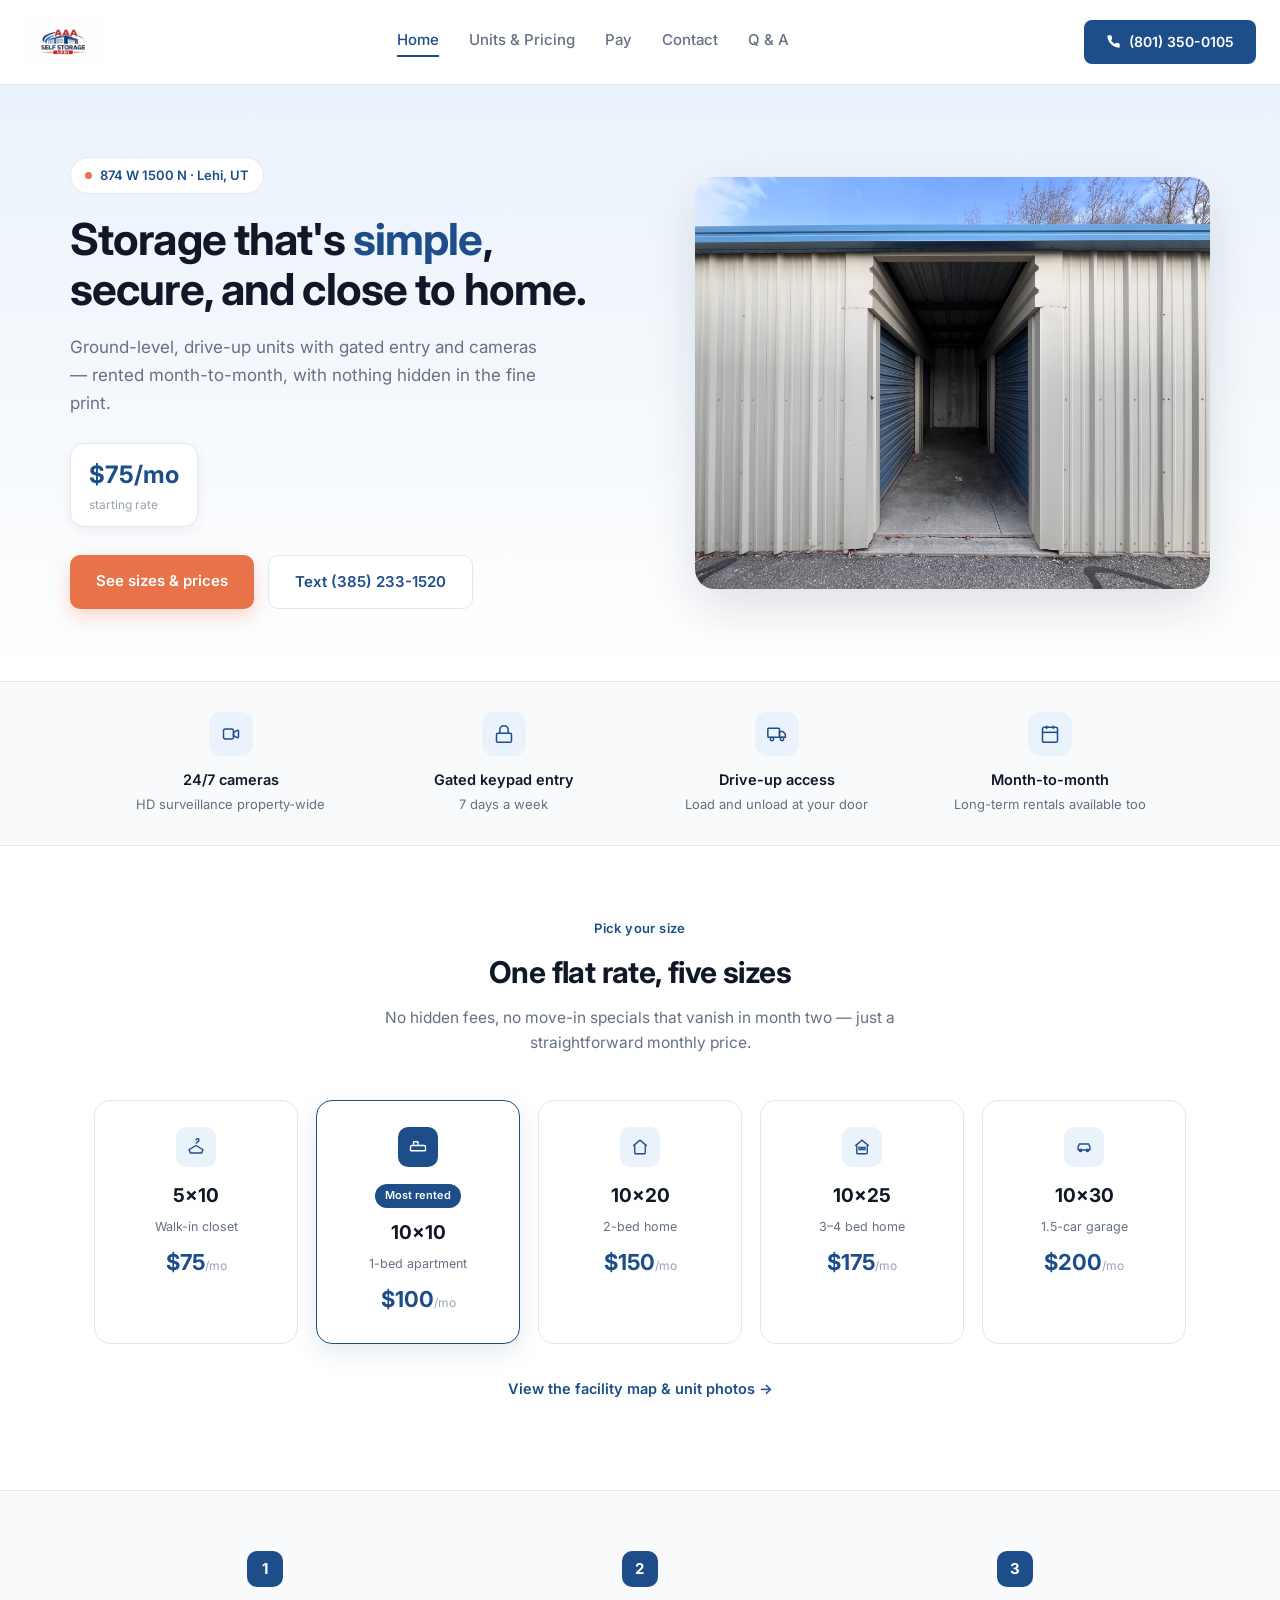
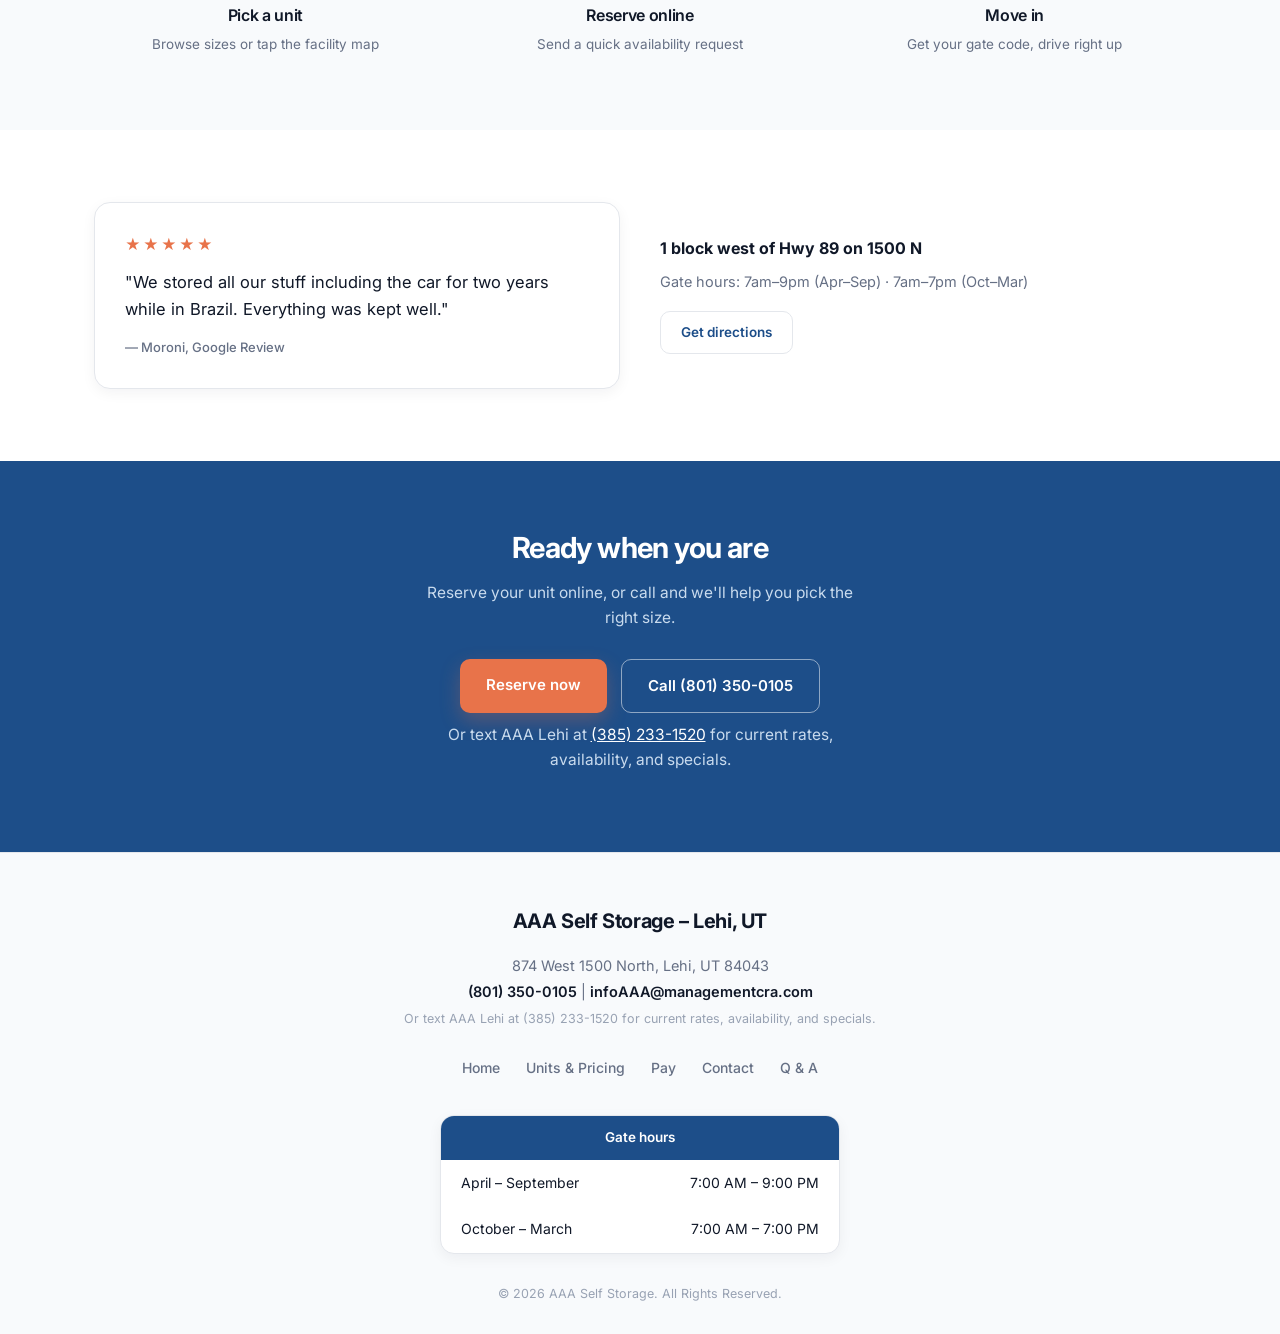
==== commit c9db0c18: "Add files via upload" ====
--- a/index.html
+++ b/index.html
@@ -84,58 +84,63 @@
     </div>
     <div class="door-grid">
       <div class="door-card">
-        <div class="icon-wrap"><svg viewBox="0 0 24 24"><rect x="3" y="4" width="18" height="16" rx="2"/><line x1="3" y1="10" x2="21" y2="10"/></svg></div>
+        <div class="icon-wrap"><svg viewBox="0 0 24 24"><path d="M12 3a2 2 0 1 1 2 2c0 1-1.5 1.2-2 2.5"/><path d="M2 16l10-6 10 6"/><path d="M3 16l1.5 4h15l1.5-4"/></svg></div>
         <div class="size">5×10</div>
         <div class="use">Walk-in closet</div>
         <div class="price">$75<span>/mo</span></div>
         <div class="door-hover">
           <div class="size">5×10 · 50 sq ft</div>
-          <p>Comparable to a walk-in closet — great for a few boxes, seasonal gear, or a small apartment's overflow.</p>
+          <div class="sub">Like a walk-in closet</div>
+          <p>Great for a few boxes, seasonal gear, or a small apartment's overflow.</p>
           <div class="price">$75<span>/mo</span></div>
         </div>
       </div>
       <div class="door-card popular">
-        <div class="icon-wrap"><svg viewBox="0 0 24 24"><rect x="3" y="4" width="18" height="16" rx="2"/><line x1="3" y1="10" x2="21" y2="10"/></svg></div>
+        <div class="icon-wrap"><svg viewBox="0 0 24 24"><path d="M2 17v-5a2 2 0 0 1 2-2h16a2 2 0 0 1 2 2v5"/><path d="M2 17h20"/><path d="M6 10V6a1 1 0 0 1 1-1h4a1 1 0 0 1 1 1v4"/></svg></div>
         <span class="door-badge">Most rented</span>
         <div class="size">10×10</div>
         <div class="use">1-bed apartment</div>
         <div class="price">$100<span>/mo</span></div>
         <div class="door-hover">
           <div class="size">10×10 · 100 sq ft</div>
-          <p>About half a garage — fits a studio or one-bedroom's furniture, boxes, and everyday overflow.</p>
+          <div class="sub">About half a garage</div>
+          <p>Fits a studio or one-bedroom's furniture, boxes, and everyday overflow.</p>
           <div class="price">$100<span>/mo</span></div>
         </div>
       </div>
       <div class="door-card">
-        <div class="icon-wrap"><svg viewBox="0 0 24 24"><rect x="3" y="4" width="18" height="16" rx="2"/><line x1="3" y1="10" x2="21" y2="10"/></svg></div>
+        <div class="icon-wrap"><svg viewBox="0 0 24 24"><path d="M3 10.5 12 3l9 7.5"/><path d="M5 9.5V20a1 1 0 0 0 1 1h12a1 1 0 0 0 1-1V9.5"/></svg></div>
         <div class="size">10×20</div>
         <div class="use">2-bed home</div>
         <div class="price">$150<span>/mo</span></div>
         <div class="door-hover">
           <div class="size">10×20 · 200 sq ft</div>
-          <p>The size of a one-car garage — holds a two-bedroom home's furniture and appliances comfortably.</p>
+          <div class="sub">A one-car garage</div>
+          <p>Holds a two-bedroom home's furniture and appliances comfortably.</p>
           <div class="price">$150<span>/mo</span></div>
         </div>
       </div>
       <div class="door-card">
-        <div class="icon-wrap"><svg viewBox="0 0 24 24"><rect x="3" y="4" width="18" height="16" rx="2"/><line x1="3" y1="10" x2="21" y2="10"/></svg></div>
+        <div class="icon-wrap"><svg viewBox="0 0 24 24"><path d="M3 10.5 12 3l9 7.5"/><path d="M5 9.5V20a1 1 0 0 0 1 1h12a1 1 0 0 0 1-1V9.5"/><rect x="8" y="12.5" width="3" height="3"/><rect x="13" y="12.5" width="3" height="3"/></svg></div>
         <div class="size">10×25</div>
         <div class="use">3–4 bed home</div>
         <div class="price">$175<span>/mo</span></div>
         <div class="door-hover">
           <div class="size">10×25 · 250 sq ft</div>
-          <p>Garage-and-a-half — built for a three- or four-bedroom home's furniture, appliances, and boxes.</p>
+          <div class="sub">A garage and a half</div>
+          <p>Built for a three- or four-bedroom home's furniture, appliances, and boxes.</p>
           <div class="price">$175<span>/mo</span></div>
         </div>
       </div>
       <div class="door-card">
-        <div class="icon-wrap"><svg viewBox="0 0 24 24"><rect x="3" y="4" width="18" height="16" rx="2"/><line x1="3" y1="10" x2="21" y2="10"/></svg></div>
+        <div class="icon-wrap"><svg viewBox="0 0 24 24"><path d="M4 16V12l2-4h12l2 4v4"/><path d="M4 16h16"/><circle cx="7.5" cy="16.5" r="1.5"/><circle cx="16.5" cy="16.5" r="1.5"/></svg></div>
         <div class="size">10×30</div>
         <div class="use">1.5-car garage</div>
         <div class="price">$200<span>/mo</span></div>
         <div class="door-hover">
           <div class="size">10×30 · 300 sq ft</div>
-          <p>Extra-large, 1.5-car-garage sized — ideal for a four- or five-bedroom home or a full renovation.</p>
+          <div class="sub">Extra-large, 1.5-car garage</div>
+          <p>Ideal for a four- or five-bedroom home or a full renovation.</p>
           <div class="price">$200<span>/mo</span></div>
         </div>
       </div>
@@ -205,8 +210,8 @@
   </nav>
   <div class="hours-sign">
     <div class="head">Gate hours</div>
-    <div class="hours-row"><span>April – September</span><span>7:00A – 9:00P</span></div>
-    <div class="hours-row"><span>October – March</span><span>7:00A – 7:00P</span></div>
+    <div class="hours-row"><span>April – September</span><span>7:00 AM – 9:00 PM</span></div>
+    <div class="hours-row"><span>October – March</span><span>7:00 AM – 7:00 PM</span></div>
   </div>
   <div class="copyright">© 2026 AAA Self Storage. All Rights Reserved.</div>
 </footer>
--- a/style.css
+++ b/style.css
@@ -142,8 +142,9 @@
   transition:opacity .2s ease, transform .2s ease;pointer-events:none;text-align:center;
 }
 .door-card:hover .door-hover, .door-card.revealed .door-hover{opacity:1;transform:translateY(0);}
-.door-hover .size{color:#fff;font-size:16px;margin-bottom:8px;}
-.door-hover p{font-size:13px;line-height:1.6;margin:0;color:#DCE9F7;}
+.door-hover .size{color:#fff;font-size:15px;margin-bottom:10px;}
+.door-hover .sub{font-weight:700;font-size:14.5px;margin-bottom:6px;color:#fff;}
+.door-hover p{font-size:12.5px;line-height:1.55;margin:0;color:#DCE9F7;}
 .door-hover .price{color:#fff;margin-top:12px;}
 .door-hover .price span{color:#B9D3EC;}
 
@@ -299,7 +300,7 @@
 .map-intro .eyebrow{display:block;color:var(--blue);font-size:13px;font-weight:600;margin-bottom:8px;}
 .map-intro h2{color:var(--ink);font-size:28px;}
 .map-intro p{color:var(--gray);font-size:15px;margin-top:8px;}
-.aaa-map-container{max-width:820px;margin:0 auto;padding:0 12px;overflow:visible;}
+.aaa-map-container{max-width:1140px;margin:0 auto;padding:0 24px;overflow:visible;}
 .aaa-map{width:100%;height:auto;display:block;border-radius:16px;border:1px solid var(--border);}
 .aaa-bg{fill:#fff;}
 .aaa-title{font-family:"Inter",sans-serif;font-weight:700;font-size:20px;fill:var(--ink);}
